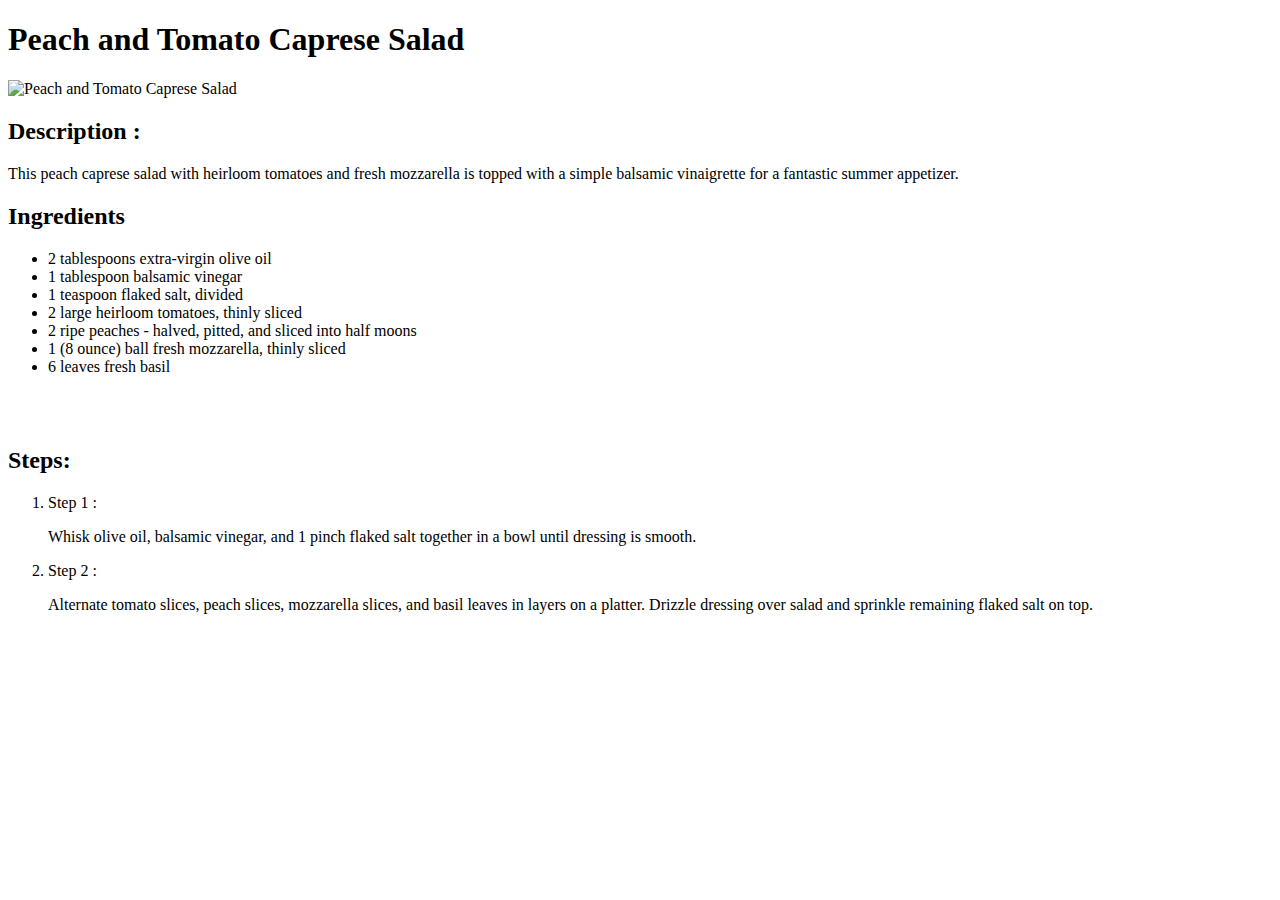
==== recipes/CapreseSalad.html @ 73a4fa5f "Adelina first git commit" ====
<!DOCTYPE html>
<html lang="en">
<head>
    <meta charset="UTF-8">
    <meta name="viewport" content="width=device-width, initial-scale=1.0">
    <title>Peach and Tomato Caprese Salad</title>
</head>
<body>
    <h1>Peach and Tomato Caprese Salad</h1>
    <img src="https://www.allrecipes.com/thmb/fCT4ZRhOaR-7ef8gAXTEM2cnNsk=/750x0/filters:no_upscale():max_bytes(150000):strip_icc():format(webp)/4531443-011ac1b2556f4224b25de664c458ca08.jpg" alt="Peach and Tomato Caprese Salad">
    <h2>Description :</h2>
    <p>This peach caprese salad with heirloom tomatoes and fresh mozzarella is topped with a simple balsamic vinaigrette for a fantastic summer appetizer.</p>
    <h2>Ingredients</h2>
    <ul>
        <li>2 tablespoons extra-virgin olive oil</li>
        <li>1 tablespoon balsamic vinegar</li>
        <li>1 teaspoon flaked salt, divided</li>
        <li>2 large heirloom tomatoes, thinly sliced</li>
        <li>2 ripe peaches - halved, pitted, and sliced into half moons</li>
        <li>1 (8 ounce) ball fresh mozzarella, thinly sliced</li>
        <li>6 leaves fresh basil</li>
    </ul>
    <br>
    <br>
    <h2>Steps:</h2>
    <ol>
        <li>Step 1 :<p>Whisk olive oil, balsamic vinegar, and 1 pinch flaked salt together in a bowl until dressing is smooth.</p></li>
        <li>Step 2 :<p>Alternate tomato slices, peach slices, mozzarella slices, and basil leaves in layers on a platter. Drizzle dressing over salad and sprinkle remaining flaked salt on top.</p></li>
    </ol>
</body>
</html>
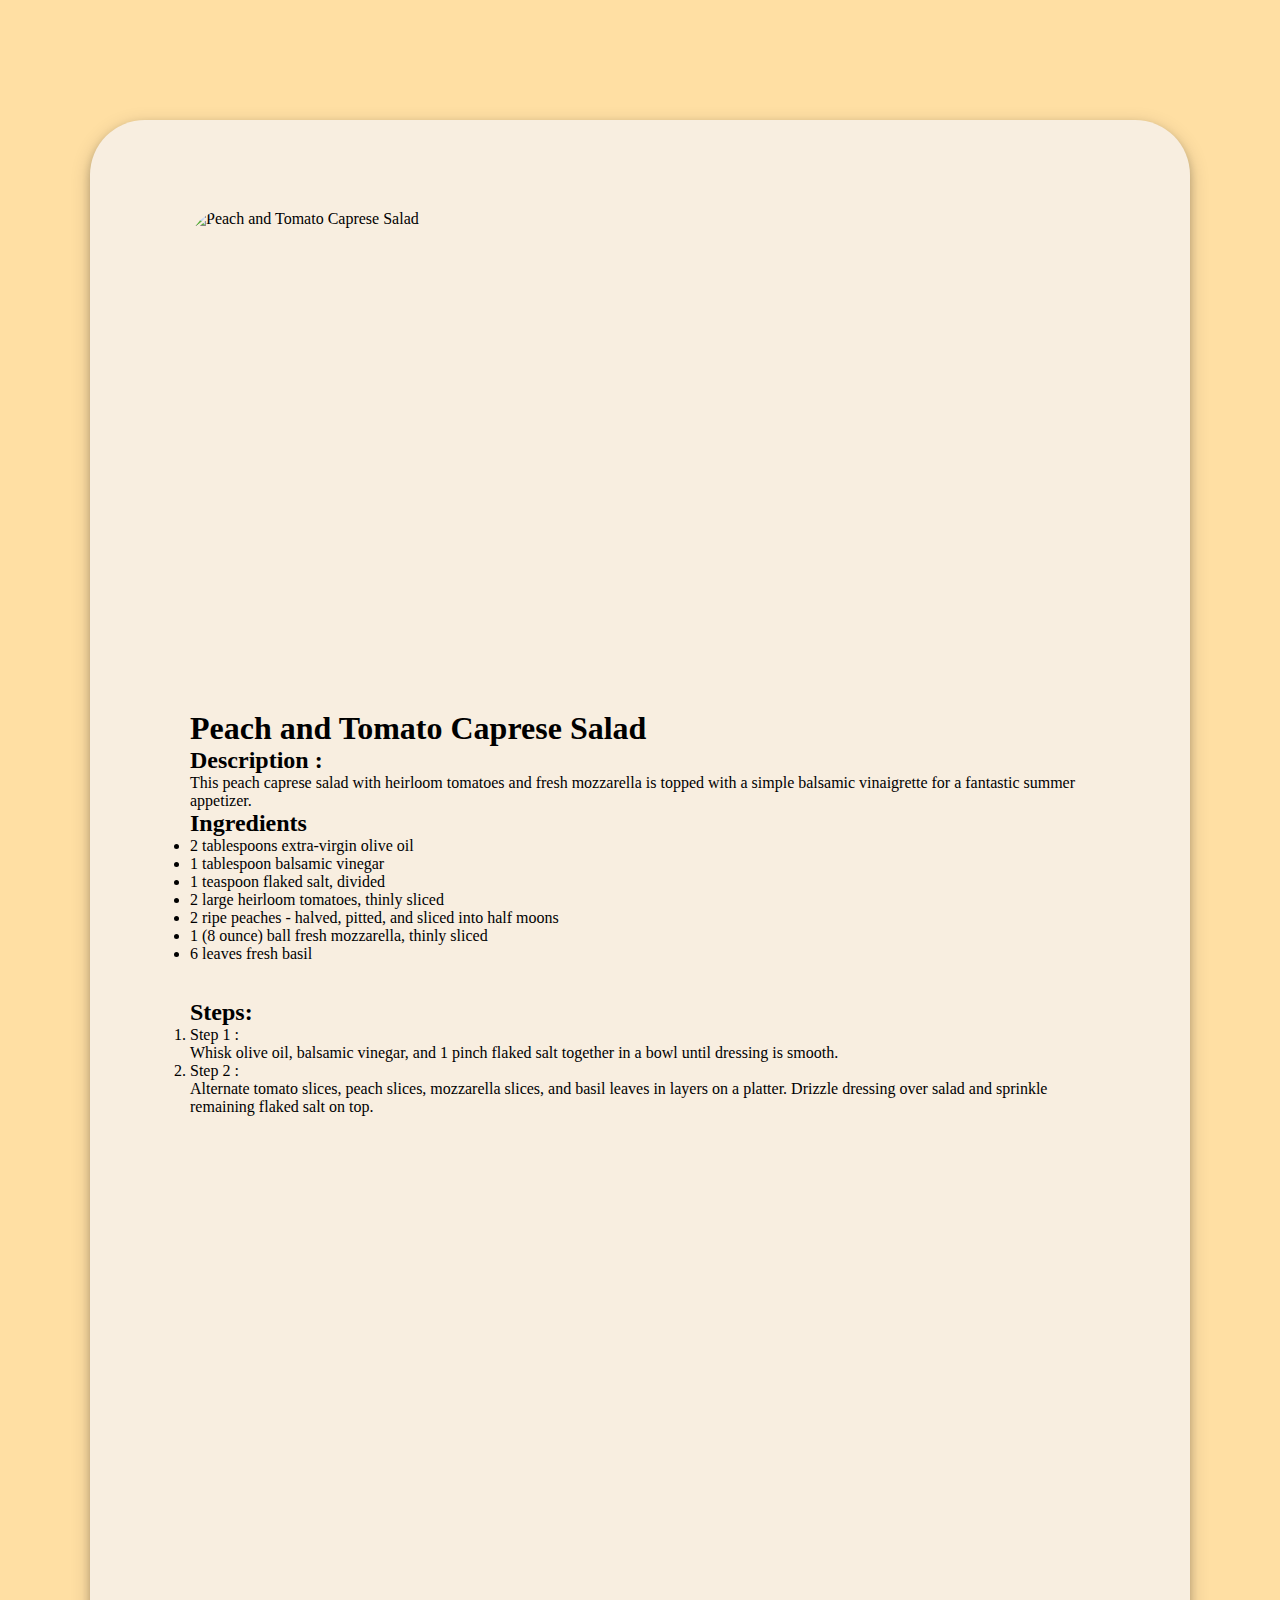
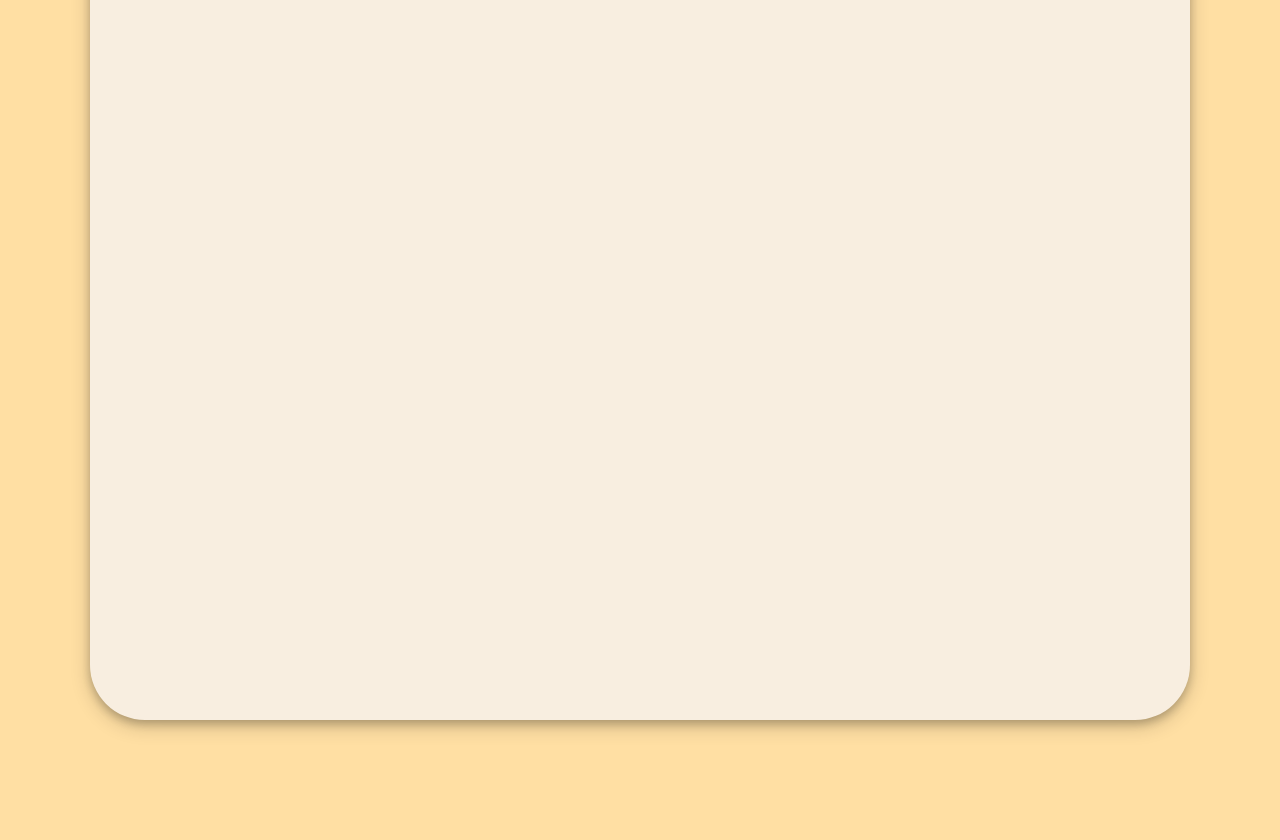
==== commit 761dd18c: "Add styling for recipies" ====
--- a/recipes/CapreseSalad.html
+++ b/recipes/CapreseSalad.html
@@ -4,28 +4,34 @@
     <meta charset="UTF-8">
     <meta name="viewport" content="width=device-width, initial-scale=1.0">
     <title>Peach and Tomato Caprese Salad</title>
+    <link rel="stylesheet" href="style.css">
 </head>
 <body>
-    <h1>Peach and Tomato Caprese Salad</h1>
-    <img src="https://www.allrecipes.com/thmb/fCT4ZRhOaR-7ef8gAXTEM2cnNsk=/750x0/filters:no_upscale():max_bytes(150000):strip_icc():format(webp)/4531443-011ac1b2556f4224b25de664c458ca08.jpg" alt="Peach and Tomato Caprese Salad">
-    <h2>Description :</h2>
-    <p>This peach caprese salad with heirloom tomatoes and fresh mozzarella is topped with a simple balsamic vinaigrette for a fantastic summer appetizer.</p>
-    <h2>Ingredients</h2>
-    <ul>
-        <li>2 tablespoons extra-virgin olive oil</li>
-        <li>1 tablespoon balsamic vinegar</li>
-        <li>1 teaspoon flaked salt, divided</li>
-        <li>2 large heirloom tomatoes, thinly sliced</li>
-        <li>2 ripe peaches - halved, pitted, and sliced into half moons</li>
-        <li>1 (8 ounce) ball fresh mozzarella, thinly sliced</li>
-        <li>6 leaves fresh basil</li>
-    </ul>
-    <br>
-    <br>
-    <h2>Steps:</h2>
-    <ol>
-        <li>Step 1 :<p>Whisk olive oil, balsamic vinegar, and 1 pinch flaked salt together in a bowl until dressing is smooth.</p></li>
-        <li>Step 2 :<p>Alternate tomato slices, peach slices, mozzarella slices, and basil leaves in layers on a platter. Drizzle dressing over salad and sprinkle remaining flaked salt on top.</p></li>
-    </ol>
+    <div id = 'card'>
+        <div id = 'content'>
+            <img src="https://www.allrecipes.com/thmb/fCT4ZRhOaR-7ef8gAXTEM2cnNsk=/750x0/filters:no_upscale():max_bytes(150000):strip_icc():format(webp)/4531443-011ac1b2556f4224b25de664c458ca08.jpg" alt="Peach and Tomato Caprese Salad">
+            <h1>Peach and Tomato Caprese Salad</h1>
+            <h2>Description :</h2>
+            <p>This peach caprese salad with heirloom tomatoes and fresh mozzarella is topped with a simple balsamic vinaigrette for a fantastic summer appetizer.</p>
+            <h2>Ingredients</h2>
+            <ul>
+                <li>2 tablespoons extra-virgin olive oil</li>
+                <li>1 tablespoon balsamic vinegar</li>
+                <li>1 teaspoon flaked salt, divided</li>
+                <li>2 large heirloom tomatoes, thinly sliced</li>
+                <li>2 ripe peaches - halved, pitted, and sliced into half moons</li>
+                <li>1 (8 ounce) ball fresh mozzarella, thinly sliced</li>
+                <li>6 leaves fresh basil</li>
+            </ul>
+            <br>
+            <br>
+            <h2>Steps:</h2>
+            <ol>
+                <li>Step 1 :<p>Whisk olive oil, balsamic vinegar, and 1 pinch flaked salt together in a bowl until dressing is smooth.</p></li>
+                <li>Step 2 :<p>Alternate tomato slices, peach slices, mozzarella slices, and basil leaves in layers on a platter. Drizzle dressing over salad and sprinkle remaining flaked salt on top.</p></li>
+            </ol>
+        </div>
+    </div>
+
 </body>
 </html>--- a/recipes/style.css
+++ b/recipes/style.css
@@ -0,0 +1,58 @@
+* {
+    padding: 0;
+    margin: 0;
+    box-sizing: border-box;
+}
+
+:root {
+    --peach: rgba(255, 197, 89, 0.555);
+    --white: rgb(248, 238, 224);
+    --intenseGray: rgba(0, 0, 0, 0.2);
+    --lightGray: rgba(0, 0, 0, 0.19);
+    box-sizing: border-box;
+}
+
+body {
+    background-color: var(--peach);
+    display: flex;
+    flex-direction: column;
+    justify-content: center;
+    align-self: center;
+
+}
+
+#card {
+    display: flex;
+    flex-direction: column;
+    justify-content: center;
+    align-self: center;
+    height: 2200px;
+    width: 1100px;
+    background-color: var(--white);
+    box-shadow: 0 4px 8px 0 var(--intenseGray), 0 6px 20px 0 var(--lightGray);
+    border-radius: 55px;
+    margin: 120px;
+    padding: 90px;
+}
+
+#content {
+    height: 2400px;
+    width:  900px;
+    display: flex;
+    flex-direction: column;
+    /* justify-content: center; */
+    align-self: center;
+}
+
+#content > img {
+    display: flex;
+    /* flex-direction: column; */
+    /* justify-content: center; */
+    /* align-self: center; */
+    height: 500px;
+    width: 900px;
+    border-radius: 35px;
+    /* border: 2px solid black; */
+    overflow: hidden;
+
+}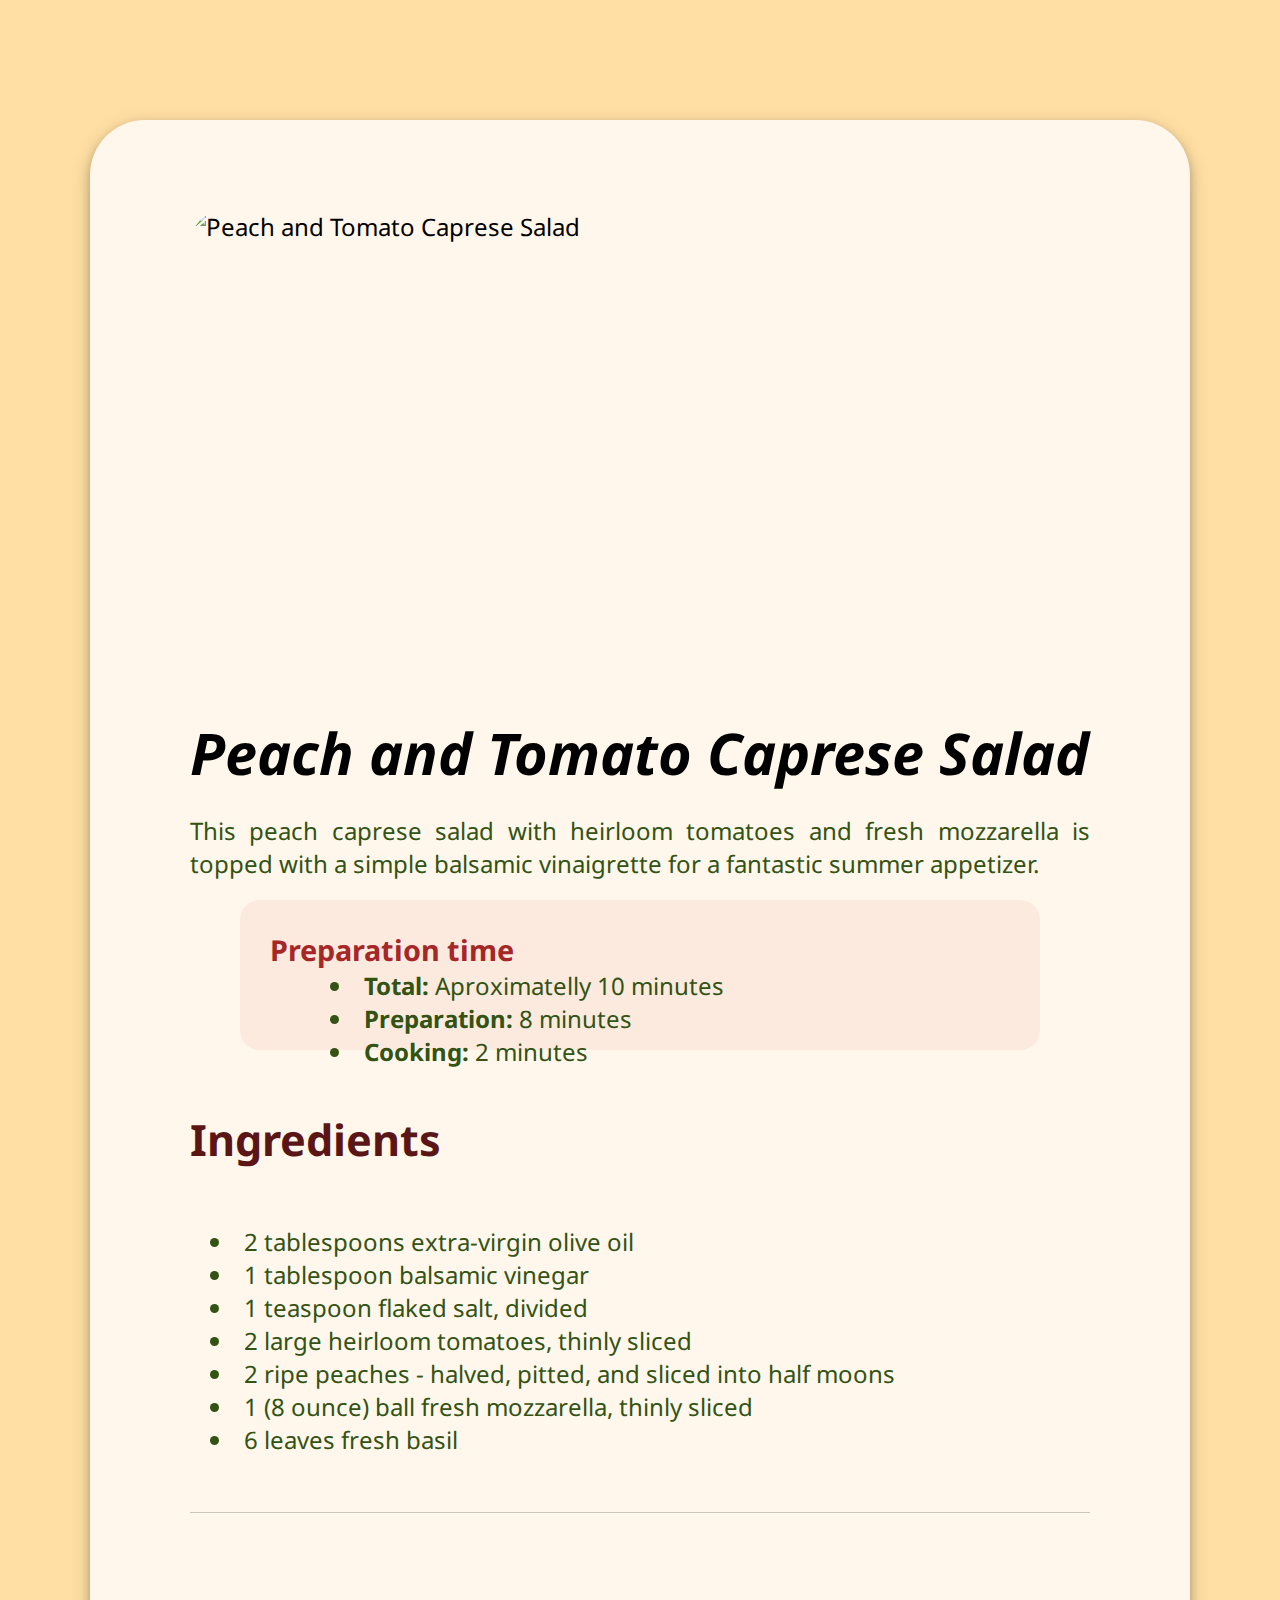
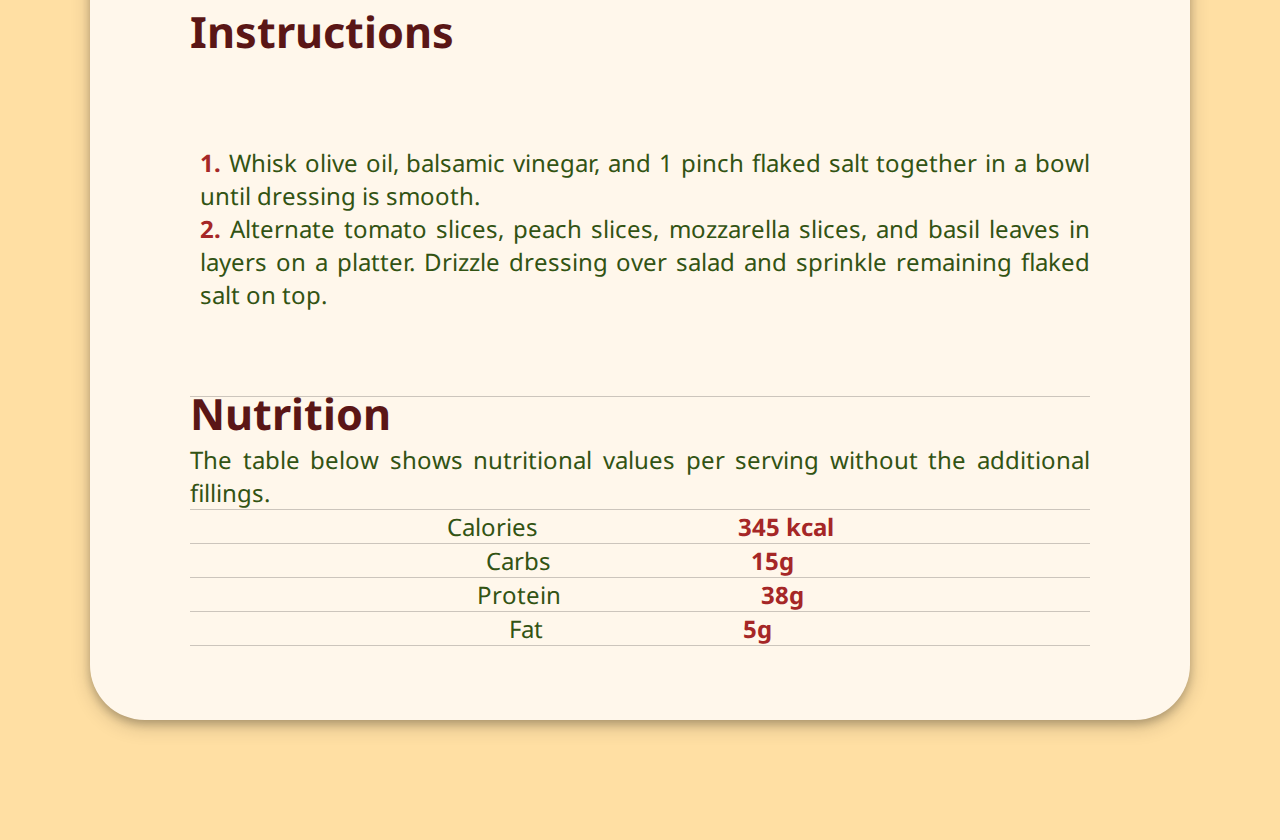
==== commit 09ac1325: "Styling recepies pages" ====
--- a/recipes/CapreseSalad.html
+++ b/recipes/CapreseSalad.html
@@ -9,27 +9,62 @@
 <body>
     <div id = 'card'>
         <div id = 'content'>
+            <div id='pic'>
             <img src="https://www.allrecipes.com/thmb/fCT4ZRhOaR-7ef8gAXTEM2cnNsk=/750x0/filters:no_upscale():max_bytes(150000):strip_icc():format(webp)/4531443-011ac1b2556f4224b25de664c458ca08.jpg" alt="Peach and Tomato Caprese Salad">
-            <h1>Peach and Tomato Caprese Salad</h1>
-            <h2>Description :</h2>
-            <p>This peach caprese salad with heirloom tomatoes and fresh mozzarella is topped with a simple balsamic vinaigrette for a fantastic summer appetizer.</p>
-            <h2>Ingredients</h2>
-            <ul>
-                <li>2 tablespoons extra-virgin olive oil</li>
-                <li>1 tablespoon balsamic vinegar</li>
-                <li>1 teaspoon flaked salt, divided</li>
-                <li>2 large heirloom tomatoes, thinly sliced</li>
-                <li>2 ripe peaches - halved, pitted, and sliced into half moons</li>
-                <li>1 (8 ounce) ball fresh mozzarella, thinly sliced</li>
-                <li>6 leaves fresh basil</li>
-            </ul>
-            <br>
-            <br>
-            <h2>Steps:</h2>
-            <ol>
-                <li>Step 1 :<p>Whisk olive oil, balsamic vinegar, and 1 pinch flaked salt together in a bowl until dressing is smooth.</p></li>
-                <li>Step 2 :<p>Alternate tomato slices, peach slices, mozzarella slices, and basil leaves in layers on a platter. Drizzle dressing over salad and sprinkle remaining flaked salt on top.</p></li>
-            </ol>
+
+            </div>
+            <!-- <img src="https://www.allrecipes.com/thmb/fCT4ZRhOaR-7ef8gAXTEM2cnNsk=/750x0/filters:no_upscale():max_bytes(150000):strip_icc():format(webp)/4531443-011ac1b2556f4224b25de664c458ca08.jpg" alt="Peach and Tomato Caprese Salad"> -->
+            <div id = 'title'>
+             <h1>Peach and Tomato Caprese Salad</h1>
+
+            </div>
+            <!-- <h1>Peach and Tomato Caprese Salad</h1> -->
+           
+            <div id = 'description'>
+                <p>This peach caprese salad with heirloom tomatoes and fresh mozzarella is topped with a simple balsamic vinaigrette for a fantastic summer appetizer.</p>
+
+            </div>
+
+            <div id = 'preparationTime'>
+                <h2>Preparation time</h2>
+                <ul>
+                    <li>Total: <span>Aproximatelly 10 minutes</span></li>
+                    <li>Preparation: <span>8 minutes</span></li>
+                    <li>Cooking: <span>2 minutes</span></li>
+                </ul>
+          
+            </div>
+
+            <div id = 'ingredients'>
+                <h2>Ingredients</h2>
+                <ul>
+                    <li>2 tablespoons extra-virgin olive oil</li>
+                    <li>1 tablespoon balsamic vinegar</li>
+                    <li>1 teaspoon flaked salt, divided</li>
+                    <li>2 large heirloom tomatoes, thinly sliced</li>
+                    <li>2 ripe peaches - halved, pitted, and sliced into half moons</li>
+                    <li>1 (8 ounce) ball fresh mozzarella, thinly sliced</li>
+                    <li>6 leaves fresh basil</li>
+                </ul>
+            </div>
+
+            <div id = 'instruction'>
+                <h2>Instructions</h2>
+                <ol>
+                    <li><span>Whisk olive oil, balsamic vinegar, and 1 pinch flaked salt together in a bowl until dressing is smooth.</span></li>
+                    <li><span>Alternate tomato slices, peach slices, mozzarella slices, and basil leaves in layers on a platter. Drizzle dressing over salad and sprinkle remaining flaked salt on top.</span></li>
+                </ol>
+            </div>
+
+            <div id = 'nutrition'>
+                <h2>Nutrition</h2>
+                <p>The table below shows nutritional values per serving without the additional fillings.</p>
+                <p>Calories <span>345 kcal</span></p>
+                <p>Carbs <span>15g</span></p>
+                <p>Protein <span>38g</span></p>
+                <p>Fat <span>5g</span></p>
+
+            </div>
         </div>
     </div>
 
--- a/recipes/style.css
+++ b/recipes/style.css
@@ -1,3 +1,5 @@
+@import url('https://fonts.googleapis.com/css2?family=Noto+Sans:ital,wght@0,100..900;1,100..900&family=Roboto:ital,wght@0,100;0,300;0,400;0,500;0,700;0,900;1,100;1,300;1,400;1,500;1,700;1,900&display=swap');
+
 * {
     padding: 0;
     margin: 0;
@@ -6,9 +8,13 @@
 
 :root {
     --peach: rgba(255, 197, 89, 0.555);
-    --white: rgb(248, 238, 224);
+    --white: rgb(255, 247, 235);
     --intenseGray: rgba(0, 0, 0, 0.2);
     --lightGray: rgba(0, 0, 0, 0.19);
+    --rose: rgba(223, 116, 116, 0.089);
+    --intenseRed: rgb(165, 39, 39);
+    --intenseGreen: rgb(50, 83, 19);
+    --intenseBrown: rgb(90, 22, 22);
     box-sizing: border-box;
 }
 
@@ -18,7 +24,6 @@
     flex-direction: column;
     justify-content: center;
     align-self: center;
-
 }
 
 #card {
@@ -33,6 +38,32 @@
     border-radius: 55px;
     margin: 120px;
     padding: 90px;
+    font-family: "Noto Sans", sans-serif;
+    font-size: 1.5em;
+    overflow: hidden;
+    text-align: justify;
+
+
+}
+
+#content, #title, #pic, #description, #preparationTime, #ingredients , #instruction, #nutrition {
+    width: 900px;
+    /* overflow: hidden; */
+    display: flex;
+    flex-direction: column;
+    justify-content: space-evenly;
+    /* align-content: stretch; */
+}
+
+h2{
+    color: var(--intenseBrown);
+    font-size: 1.8em;
+
+}
+
+#content  h2{
+    font-weight: bold;
+    /* font-size: 1.4em; */
 }
 
 #content {
@@ -40,19 +71,134 @@
     width:  900px;
     display: flex;
     flex-direction: column;
-    /* justify-content: center; */
-    align-self: center;
-}
-
-#content > img {
-    display: flex;
-    /* flex-direction: column; */
-    /* justify-content: center; */
-    /* align-self: center; */
+    justify-content: space-between;
+    align-self: center;
+}
+
+#content > #pic > img {
+    display: flex;
     height: 500px;
     width: 900px;
     border-radius: 35px;
     /* border: 2px solid black; */
     overflow: hidden;
 
+}
+
+#title h1 {
+    font-size: 2.4em;
+    font-style: italic;
+    height: 80px;
+    /* border: 1px solid red; */
+}
+
+#description {
+    height: 100px;
+    color: var(--intenseGreen);
+    /* border: 1px solid green; */
+
+}
+
+#preparationTime {
+    height: 150px;
+    border-radius: 20px;
+    padding: 30px;
+    width: 800px;
+    align-self: center;
+    background-color: var(--rose);
+}
+
+#preparationTime h2{
+    font-size: 1.2em;
+    color: var(--intenseRed);
+}
+
+#preparationTime li{
+    padding-left: 60px;
+    font-weight: bold;
+    list-style-position: inside;
+    color: var(--intenseGreen);
+
+    /* padding: 10px; */
+
+}
+
+#preparationTime span{
+   font-weight: normal;
+}
+
+#ingredients {
+    /* border: 1px solid limegreen; */
+    height: 460px;
+    color: var(--intenseGreen);
+    list-style-position: inside;
+    border-bottom: 1px solid var(--intenseGray);
+    /* justify-content: stretch; */
+
+
+}
+/* 
+#ingredients h2{
+    margin-bottom: 20px;
+
+} */
+
+#ingredients ul{
+    padding-left: 20px;
+
+}
+
+#instruction {
+    height: 480px;
+    color: var(--intenseGreen);
+    list-style-position: inside;
+    /* justify-content: stretch; */
+    border-bottom: 1px solid var(--intenseGray);
+
+}
+
+#instruction li{
+    /* color: var(--intenseRed); */
+    /* font-weight: bold; */
+    list-style-position: inside;
+    padding-left: 10px;
+
+}
+
+#instruction li::marker{
+    color: var(--intenseRed);
+    font-weight: bold;
+    list-style-position: inside;
+    padding-left: 20px;
+
+}
+
+#nutrition {
+    /* border: 1px solid orange; */
+    height: 230px;
+    color: var(--intenseGreen);
+    /* display: flex; */
+    display: flex;
+    justify-content: center;
+    /* margin-bottom: 0px; */
+}
+
+#nutrition p{
+    border-bottom: 1px solid var(--intenseGray);
+    display: flex;
+    justify-content: center;
+    /* flex-direction: column; */
+
+
+}
+
+#nutrition span{
+    color: var(--intenseRed);
+    font-weight: bold;
+    list-style-position: inside;
+    padding-left: 200px;
+    display: flex;
+    justify-content: center;
+
+
 }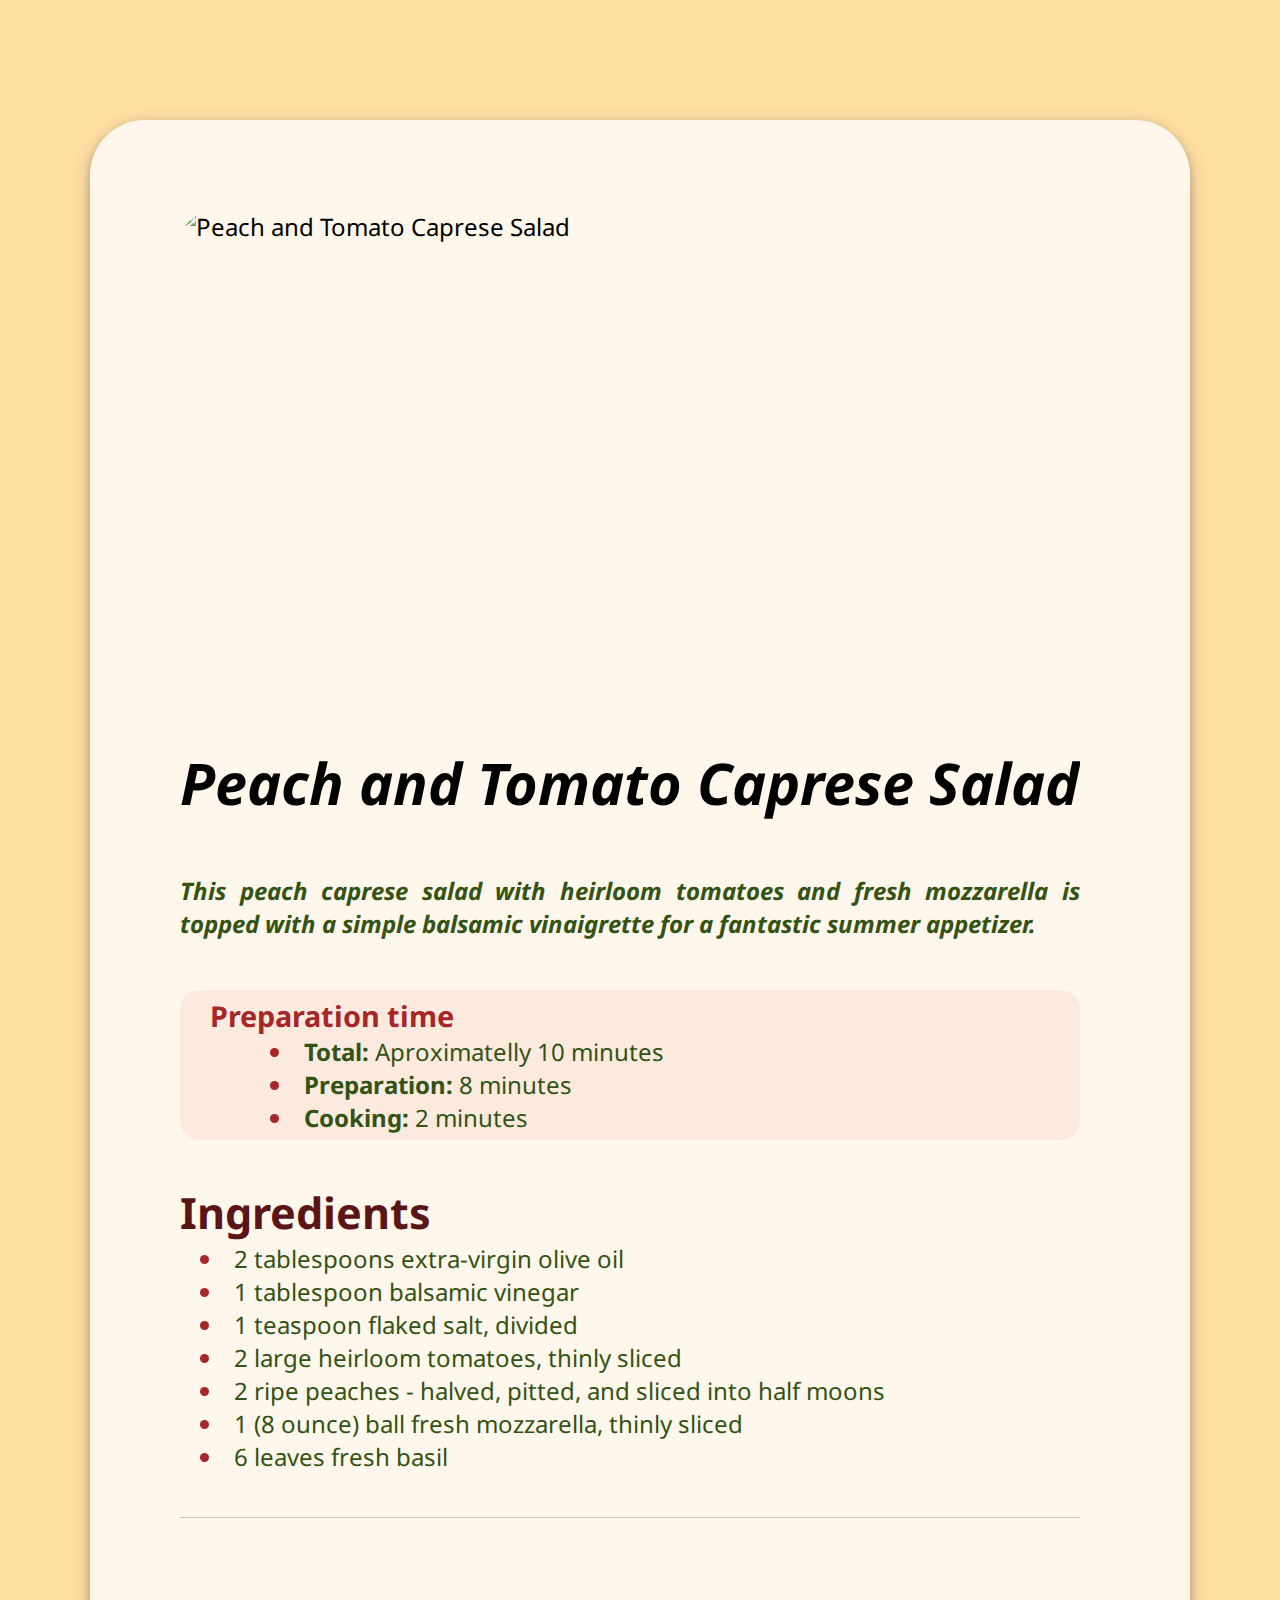
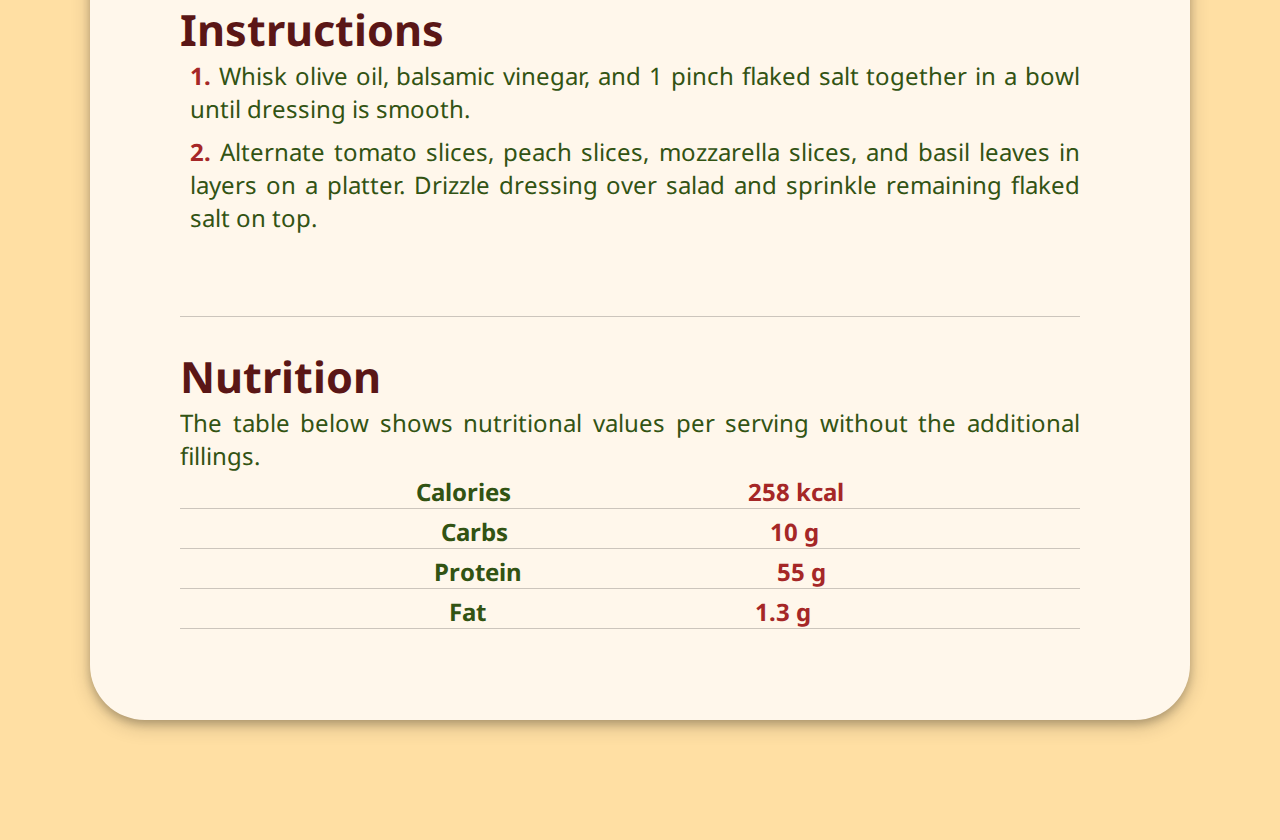
==== commit d2b37f4e: "Add cover styling for recepies" ====
--- a/recipes/CapreseSalad.html
+++ b/recipes/CapreseSalad.html
@@ -13,16 +13,13 @@
             <img src="https://www.allrecipes.com/thmb/fCT4ZRhOaR-7ef8gAXTEM2cnNsk=/750x0/filters:no_upscale():max_bytes(150000):strip_icc():format(webp)/4531443-011ac1b2556f4224b25de664c458ca08.jpg" alt="Peach and Tomato Caprese Salad">
 
             </div>
-            <!-- <img src="https://www.allrecipes.com/thmb/fCT4ZRhOaR-7ef8gAXTEM2cnNsk=/750x0/filters:no_upscale():max_bytes(150000):strip_icc():format(webp)/4531443-011ac1b2556f4224b25de664c458ca08.jpg" alt="Peach and Tomato Caprese Salad"> -->
+
             <div id = 'title'>
-             <h1>Peach and Tomato Caprese Salad</h1>
-
+                <h1>Peach and Tomato Caprese Salad</h1>
             </div>
-            <!-- <h1>Peach and Tomato Caprese Salad</h1> -->
            
             <div id = 'description'>
                 <p>This peach caprese salad with heirloom tomatoes and fresh mozzarella is topped with a simple balsamic vinaigrette for a fantastic summer appetizer.</p>
-
             </div>
 
             <div id = 'preparationTime'>
@@ -32,7 +29,6 @@
                     <li>Preparation: <span>8 minutes</span></li>
                     <li>Cooking: <span>2 minutes</span></li>
                 </ul>
-          
             </div>
 
             <div id = 'ingredients'>
@@ -59,10 +55,45 @@
             <div id = 'nutrition'>
                 <h2>Nutrition</h2>
                 <p>The table below shows nutritional values per serving without the additional fillings.</p>
-                <p>Calories <span>345 kcal</span></p>
-                <p>Carbs <span>15g</span></p>
-                <p>Protein <span>38g</span></p>
-                <p>Fat <span>5g</span></p>
+                <div class= 'nutrition'>
+                    <div class= 'nutritionName'>
+                        <div>Calories</div>
+                    </div>
+    
+                    <div class= 'nutritionValue'>
+                        <div>258 kcal</div>
+                    </div>
+                </div>
+
+                <div class= 'nutrition'>
+                    <div class= 'nutritionName' > 
+                        <div>Carbs   </div>     
+                    </div>
+    
+                    <div class= 'nutritionValue'>
+                        <div>10 g</div>   
+                    </div>
+                </div>
+
+                <div class= 'nutrition'>
+                    <div class= 'nutritionName'>
+                        <div>  Protein </div>   
+                    </div>
+    
+                    <div class= 'nutritionValue'>
+                        <div>55 g</div>
+                    </div>
+                </div>
+
+                <div class= 'nutrition'>
+                    <div class= 'nutritionName'>
+                        <div>Fat</div>   
+                    </div>
+    
+                    <div class= 'nutritionValue'>
+                        <div> 1.3 g</div> 
+                    </div>
+                </div>
 
             </div>
         </div>
--- a/recipes/style.css
+++ b/recipes/style.css
@@ -22,8 +22,6 @@
     background-color: var(--peach);
     display: flex;
     flex-direction: column;
-    justify-content: center;
-    align-self: center;
 }
 
 #card {
@@ -42,28 +40,23 @@
     font-size: 1.5em;
     overflow: hidden;
     text-align: justify;
-
-
 }
 
 #content, #title, #pic, #description, #preparationTime, #ingredients , #instruction, #nutrition {
     width: 900px;
-    /* overflow: hidden; */
+    overflow: hidden;
     display: flex;
     flex-direction: column;
-    justify-content: space-evenly;
-    /* align-content: stretch; */
+    justify-content: center;
 }
 
 h2{
     color: var(--intenseBrown);
     font-size: 1.8em;
-
 }
 
 #content  h2{
     font-weight: bold;
-    /* font-size: 1.4em; */
 }
 
 #content {
@@ -72,7 +65,6 @@
     display: flex;
     flex-direction: column;
     justify-content: space-between;
-    align-self: center;
 }
 
 #content > #pic > img {
@@ -80,30 +72,27 @@
     height: 500px;
     width: 900px;
     border-radius: 35px;
-    /* border: 2px solid black; */
     overflow: hidden;
-
 }
 
 #title h1 {
     font-size: 2.4em;
     font-style: italic;
     height: 80px;
-    /* border: 1px solid red; */
 }
 
 #description {
     height: 100px;
     color: var(--intenseGreen);
-    /* border: 1px solid green; */
-
+    font-style: italic;
+    font-weight: bold;
 }
 
 #preparationTime {
     height: 150px;
     border-radius: 20px;
     padding: 30px;
-    width: 800px;
+    width: 900px;
     align-self: center;
     background-color: var(--rose);
 }
@@ -118,51 +107,51 @@
     font-weight: bold;
     list-style-position: inside;
     color: var(--intenseGreen);
-
-    /* padding: 10px; */
-
 }
 
 #preparationTime span{
    font-weight: normal;
 }
 
+#preparationTime li::marker{
+    color: var(--intenseRed);
+    list-style-position: inside;
+    padding-left: 20px;
+}
+
 #ingredients {
-    /* border: 1px solid limegreen; */
-    height: 460px;
+    height: 310px;
+    color: var(--intenseGreen);
+    list-style-position: inside;
+}
+
+#ingredients ul{
+    padding-left: 20px;
+}
+
+#ingredients li::marker{
+    color: var(--intenseRed);
+    list-style-position: inside;
+    padding-left: 20px;
+}
+
+#instruction {
+    height: 400px;
     color: var(--intenseGreen);
     list-style-position: inside;
     border-bottom: 1px solid var(--intenseGray);
-    /* justify-content: stretch; */
-
-
-}
-/* 
-#ingredients h2{
-    margin-bottom: 20px;
-
-} */
-
-#ingredients ul{
-    padding-left: 20px;
-
-}
-
-#instruction {
-    height: 480px;
-    color: var(--intenseGreen);
-    list-style-position: inside;
-    /* justify-content: stretch; */
-    border-bottom: 1px solid var(--intenseGray);
-
+    border-top: 1px solid var(--intenseGray);
+    overflow: hidden; 
 }
 
 #instruction li{
-    /* color: var(--intenseRed); */
-    /* font-weight: bold; */
     list-style-position: inside;
     padding-left: 10px;
+    margin-bottom: 10px;
+}
 
+#instruction li:last-child{
+    margin-bottom: 0px;
 }
 
 #instruction li::marker{
@@ -170,35 +159,24 @@
     font-weight: bold;
     list-style-position: inside;
     padding-left: 20px;
-
 }
 
 #nutrition {
-    /* border: 1px solid orange; */
-    height: 230px;
+    height: 280px;
     color: var(--intenseGreen);
-    /* display: flex; */
-    display: flex;
-    justify-content: center;
-    /* margin-bottom: 0px; */
 }
 
-#nutrition p{
-    border-bottom: 1px solid var(--intenseGray);
+#nutrition .nutrition {
     display: flex;
-    justify-content: center;
-    /* flex-direction: column; */
-
-
+    flex-direction: row;
+   justify-content: space-evenly;
+   align-items:flex-start;
+   margin-bottom: 3px;
+   margin-top: 3px;
+   font-weight: bold;
+   border-bottom: 1px solid var(--intenseGray);
 }
 
-#nutrition span{
+.nutrition > .nutritionValue{
     color: var(--intenseRed);
-    font-weight: bold;
-    list-style-position: inside;
-    padding-left: 200px;
-    display: flex;
-    justify-content: center;
-
-
 }